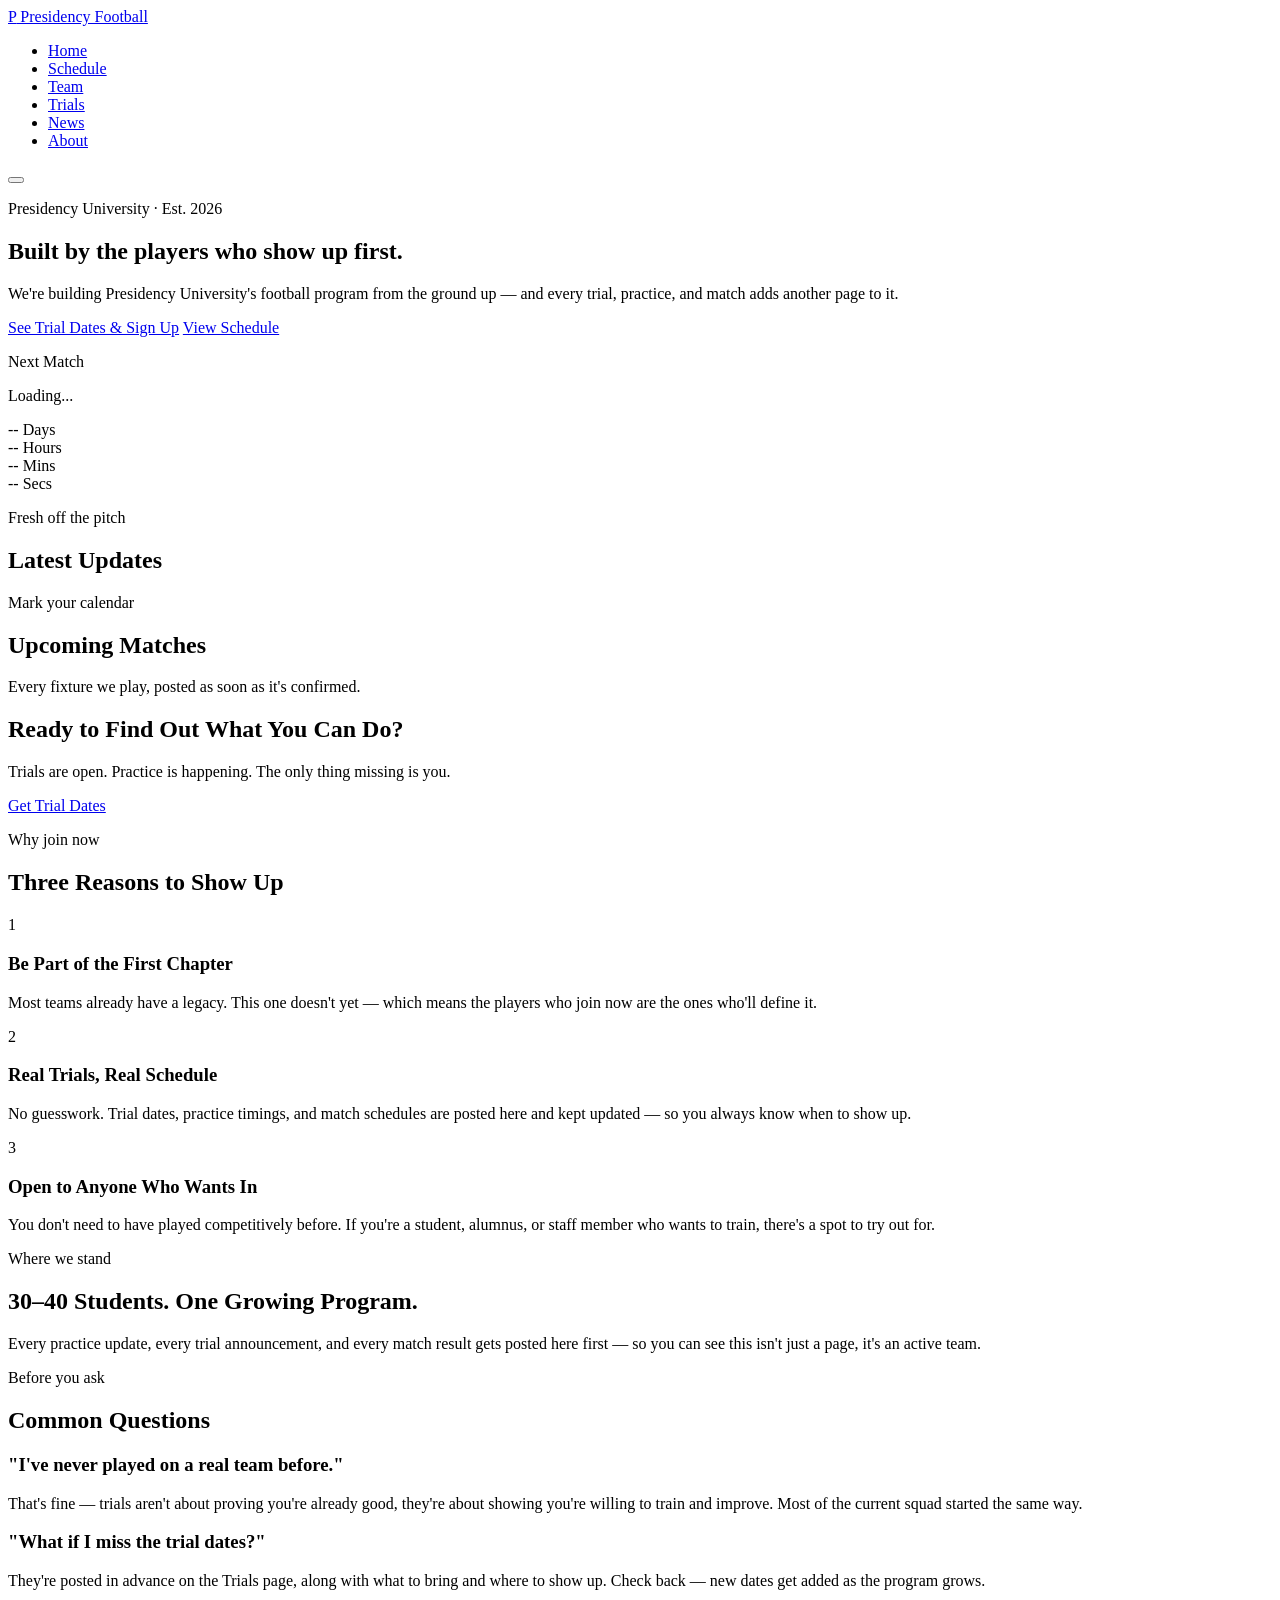
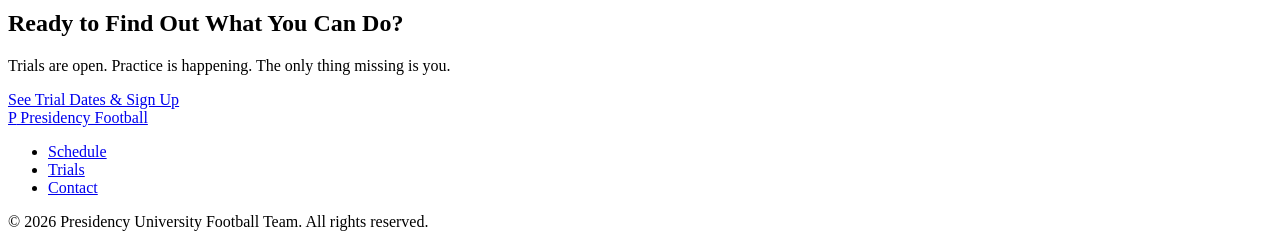
==== index.html @ 43add82a "Add files via upload" ====
<!DOCTYPE html>
<html lang="en">
<head>
  <meta charset="UTF-8">
  <meta name="viewport" content="width=device-width, initial-scale=1.0">
  <title>Presidency University Football Team | Trials, Schedule & Practice Updates</title>
  <meta name="description" content="Official site of the Presidency University Football Team. See upcoming match schedules, practice updates, and open trial dates. Open to all students, alumni, and staff.">
  <link rel="preconnect" href="https://fonts.googleapis.com">
  <link href="https://fonts.googleapis.com/css2?family=Anton&family=Work+Sans:wght@400;500;600;700&family=JetBrains+Mono:wght@400;700&display=swap" rel="stylesheet">
  <link rel="stylesheet" href="css/style.css">
</head>
<body>

  <header class="site-header">
    <nav class="nav">
      <a href="index.html" class="nav-brand">
        <span class="nav-brand-mark">P</span>
        Presidency Football
      </a>
      <ul class="nav-menu" id="nav-menu">
        <li><a href="index.html" class="active">Home</a></li>
        <li><a href="schedule.html">Schedule</a></li>
        <li><a href="roster.html">Team</a></li>
        <li><a href="trials.html">Trials</a></li>
        <li><a href="news.html">News</a></li>
        <li><a href="about.html">About</a></li>
      </ul>
      <button class="nav-toggle" id="nav-toggle" aria-label="Toggle menu">
        <span></span><span></span><span></span>
      </button>
    </nav>
  </header>

  <!-- HERO -->
  <section class="hero">
    <div class="container">
      <p class="hero-eyebrow">Presidency University · Est. 2026</p>
      <h1>Built by the players who show up first.</h1>
      <p class="hero-sub">We're building Presidency University's football program from the ground up — and every trial, practice, and match adds another page to it.</p>
      <div class="hero-cta">
        <a href="trials.html" class="btn btn-primary">See Trial Dates &amp; Sign Up</a>
        <a href="schedule.html" class="btn btn-outline">View Schedule</a>
      </div>

      <div class="scoreboard reveal">
        <p class="scoreboard-label">Next Match</p>
        <p class="scoreboard-opponent" id="scoreboard-opponent">Loading...</p>
        <p class="scoreboard-location" id="scoreboard-location"></p>
        <div class="scoreboard-timer">
          <div class="timer-unit">
            <span class="timer-value" id="cd-days">--</span>
            <span class="timer-label">Days</span>
          </div>
          <div class="timer-unit">
            <span class="timer-value" id="cd-hours">--</span>
            <span class="timer-label">Hours</span>
          </div>
          <div class="timer-unit">
            <span class="timer-value" id="cd-mins">--</span>
            <span class="timer-label">Mins</span>
          </div>
          <div class="timer-unit">
            <span class="timer-value" id="cd-secs">--</span>
            <span class="timer-label">Secs</span>
          </div>
        </div>
      </div>
    </div>
  </section>

  <!-- LATEST NEWS -->
  <section>
    <div class="container">
      <div class="section-header reveal">
        <p class="section-eyebrow">Fresh off the pitch</p>
        <h2>Latest Updates</h2>
      </div>
      <div class="news-grid" id="news-list" data-limit="3"></div>
    </div>
  </section>

  <!-- UPCOMING MATCHES -->
  <section style="background:#fff;">
    <div class="container">
      <div class="section-header reveal">
        <p class="section-eyebrow">Mark your calendar</p>
        <h2>Upcoming Matches</h2>
        <p>Every fixture we play, posted as soon as it's confirmed.</p>
      </div>
      <div class="match-list" id="match-list" data-limit="3"></div>
    </div>
  </section>

  <!-- GET INVOLVED -->
  <section>
    <div class="container">
      <div class="involved-block reveal">
        <div>
          <h2>Ready to Find Out What You Can Do?</h2>
          <p>Trials are open. Practice is happening. The only thing missing is you.</p>
        </div>
        <a href="trials.html" class="btn btn-primary">Get Trial Dates</a>
      </div>
    </div>
  </section>

  <!-- WHY JOIN -->
  <section style="background:#fff;">
    <div class="container">
      <div class="section-header reveal">
        <p class="section-eyebrow">Why join now</p>
        <h2>Three Reasons to Show Up</h2>
      </div>
      <div class="benefits-grid">
        <div class="benefit-card reveal">
          <span class="benefit-number">1</span>
          <h3>Be Part of the First Chapter</h3>
          <p>Most teams already have a legacy. This one doesn't yet — which means the players who join now are the ones who'll define it.</p>
        </div>
        <div class="benefit-card reveal">
          <span class="benefit-number">2</span>
          <h3>Real Trials, Real Schedule</h3>
          <p>No guesswork. Trial dates, practice timings, and match schedules are posted here and kept updated — so you always know when to show up.</p>
        </div>
        <div class="benefit-card reveal">
          <span class="benefit-number">3</span>
          <h3>Open to Anyone Who Wants In</h3>
          <p>You don't need to have played competitively before. If you're a student, alumnus, or staff member who wants to train, there's a spot to try out for.</p>
        </div>
      </div>
    </div>
  </section>

  <!-- PROOF -->
  <section class="section-dark">
    <div class="container">
      <div class="section-header reveal">
        <p class="section-eyebrow">Where we stand</p>
        <h2>30–40 Students. One Growing Program.</h2>
        <p>Every practice update, every trial announcement, and every match result gets posted here first — so you can see this isn't just a page, it's an active team.</p>
      </div>
    </div>
  </section>

  <!-- OBJECTIONS -->
  <section style="background:#fff;">
    <div class="container">
      <div class="section-header reveal">
        <p class="section-eyebrow">Before you ask</p>
        <h2 style="color:var(--color-navy);">Common Questions</h2>
      </div>
      <div class="objections">
        <div class="objection-item reveal">
          <h3>"I've never played on a real team before."</h3>
          <p style="color:var(--color-gray);">That's fine — trials aren't about proving you're already good, they're about showing you're willing to train and improve. Most of the current squad started the same way.</p>
        </div>
        <div class="objection-item reveal">
          <h3>"What if I miss the trial dates?"</h3>
          <p style="color:var(--color-gray);">They're posted in advance on the Trials page, along with what to bring and where to show up. Check back — new dates get added as the program grows.</p>
        </div>
      </div>
    </div>
  </section>

  <!-- CLOSING CTA -->
  <section class="closing-cta reveal">
    <div class="container">
      <h2 style="color:var(--color-navy);">Ready to Find Out What You Can Do?</h2>
      <p>Trials are open. Practice is happening. The only thing missing is you.</p>
      <a href="trials.html" class="btn btn-primary">See Trial Dates &amp; Sign Up</a>
    </div>
  </section>

  <footer class="site-footer">
    <div class="container">
      <div class="footer-content">
        <a href="index.html" class="nav-brand">
          <span class="nav-brand-mark">P</span>
          Presidency Football
        </a>
        <ul class="footer-links">
          <li><a href="schedule.html">Schedule</a></li>
          <li><a href="trials.html">Trials</a></li>
          <li><a href="about.html">Contact</a></li>
        </ul>
      </div>
      <p class="footer-copy">&copy; 2026 Presidency University Football Team. All rights reserved.</p>
    </div>
  </footer>

  <script src="js/data.js"></script>
  <script src="js/countdown.js"></script>
  <script src="js/main.js"></script>
</body>
</html>
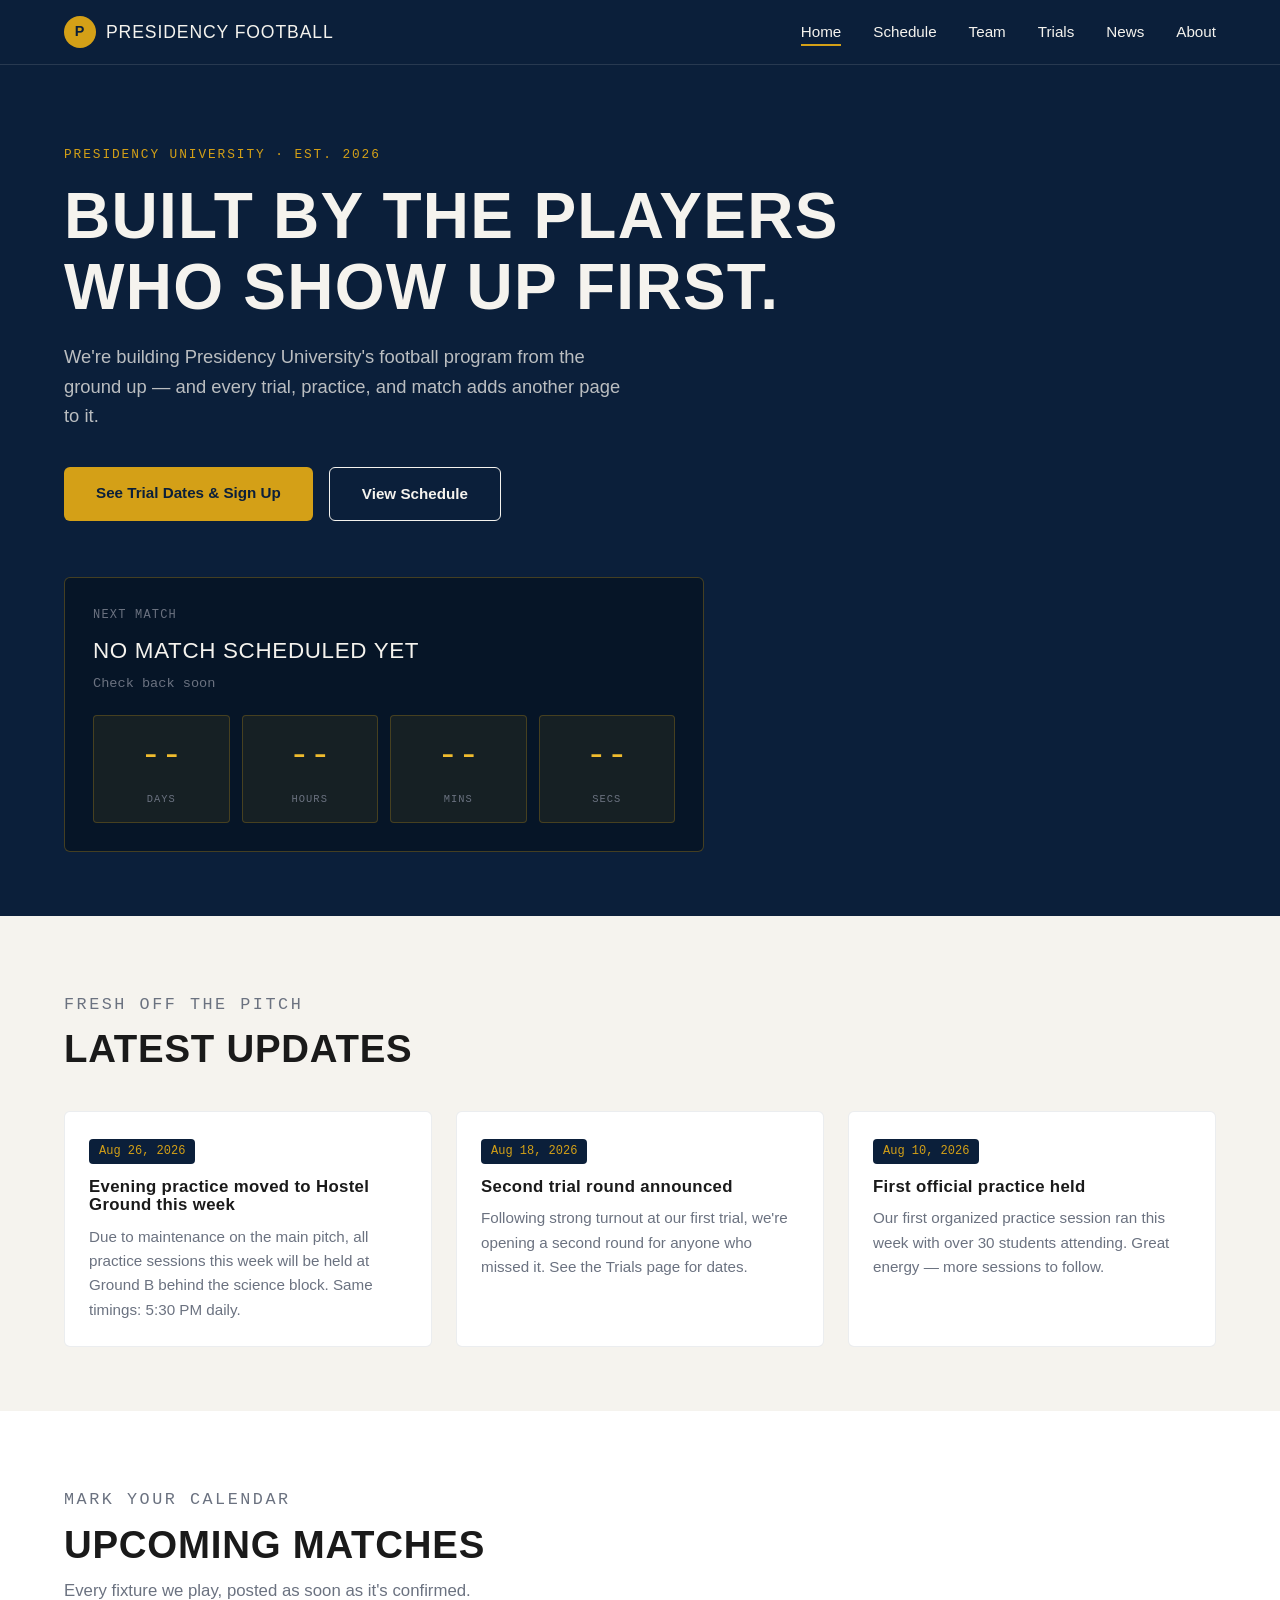
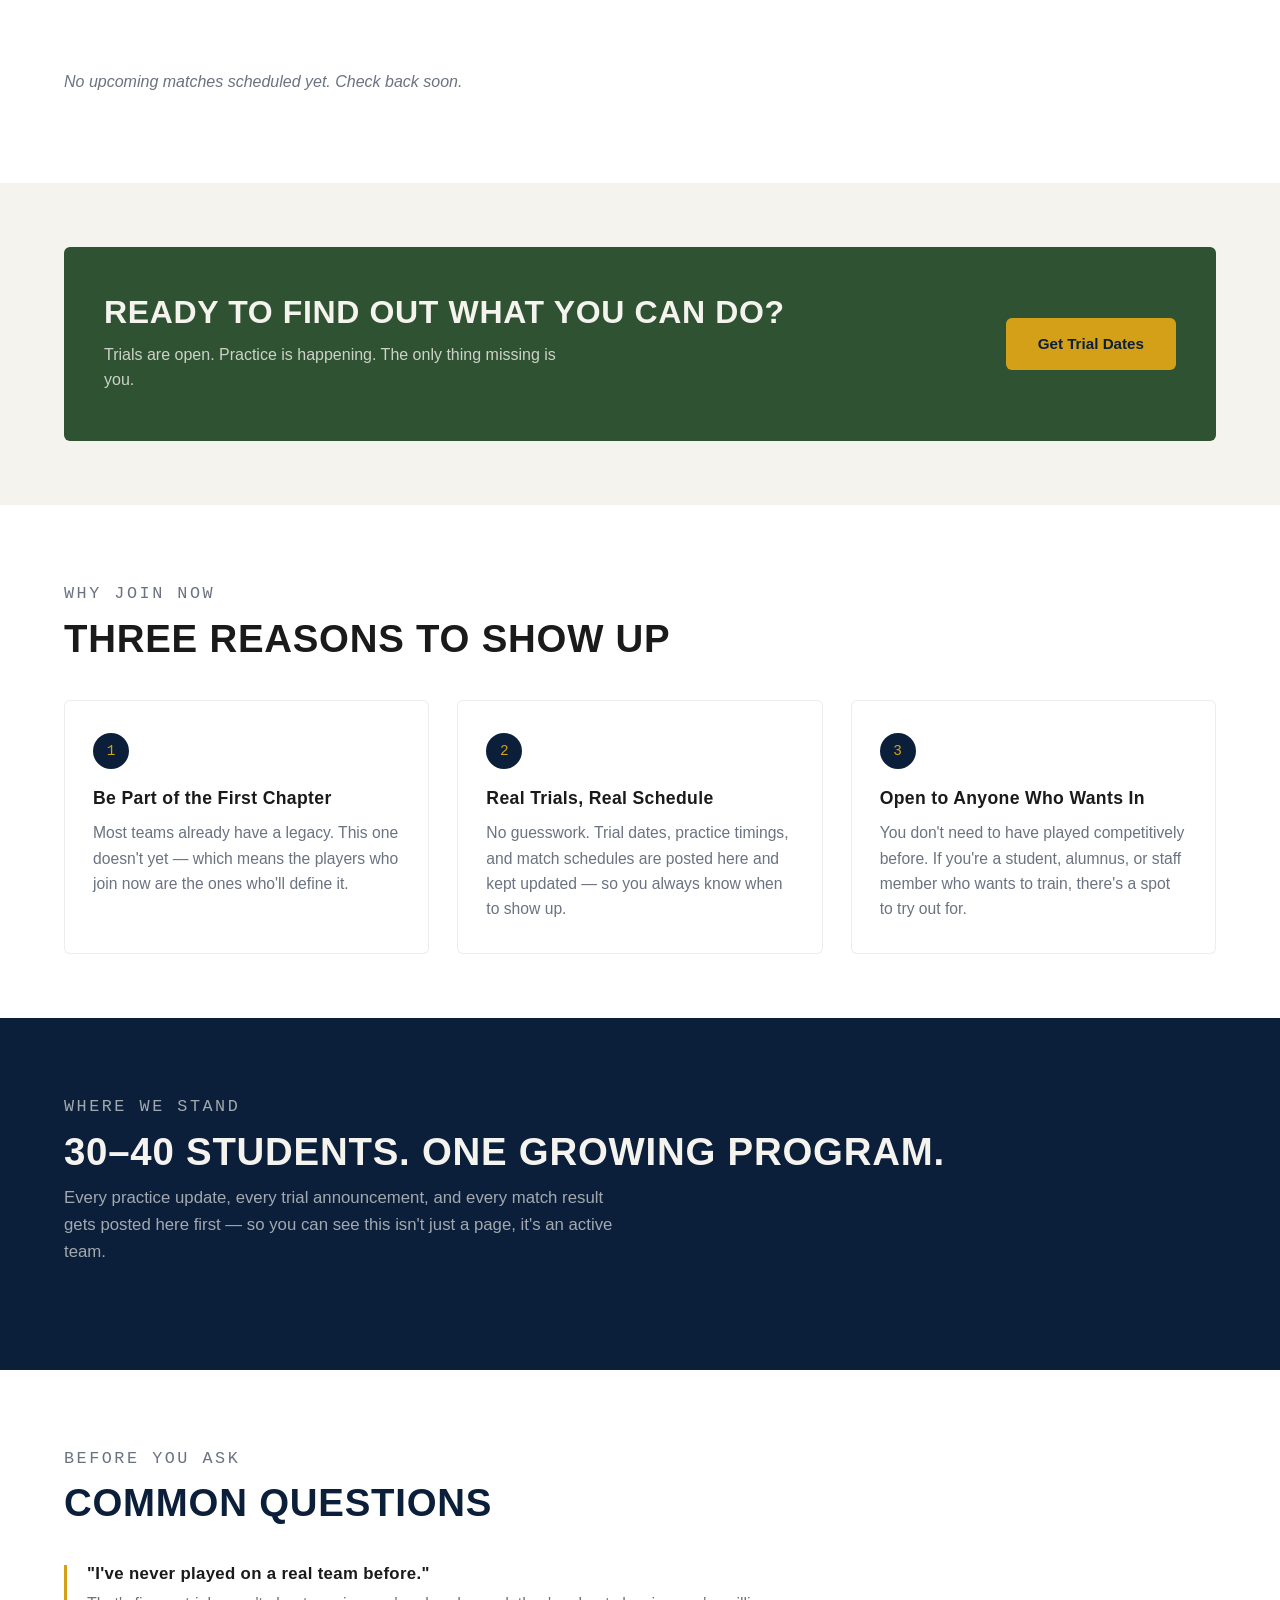
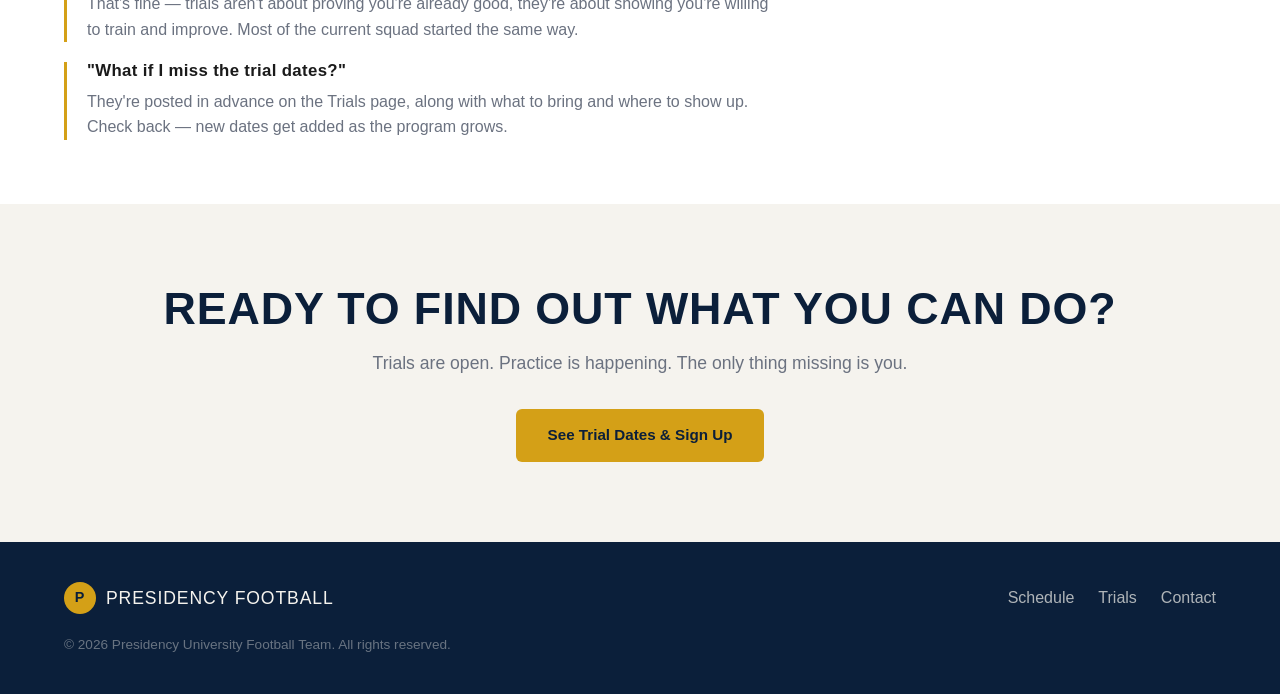
==== commit 7b017b5b: "Add files via upload" ====
--- a/index.html
+++ b/index.html
@@ -189,6 +189,7 @@
   </footer>
 
   <script src="js/data.js"></script>
+  <script src="js/cms-loader.js"></script>
   <script src="js/countdown.js"></script>
   <script src="js/main.js"></script>
 </body>
--- a/css/style.css
+++ b/css/style.css
@@ -0,0 +1,831 @@
+/* ============================================
+   DESIGN TOKENS
+   ============================================ */
+:root {
+  --color-navy: #0B1F3A;
+  --color-navy-light: #142C4F;
+  --color-amber: #D4A017;
+  --color-amber-bright: #F0BC2E;
+  --color-pitch: #2F5233;
+  --color-chalk: #F5F3EE;
+  --color-charcoal: #1A1A1A;
+  --color-gray: #6B7280;
+  --color-border: rgba(245, 243, 238, 0.12);
+
+  --font-display: 'Anton', sans-serif;
+  --font-body: 'Work Sans', sans-serif;
+  --font-mono: 'JetBrains Mono', monospace;
+
+  --max-width: 1200px;
+  --radius: 6px;
+}
+
+/* ============================================
+   RESET & BASE
+   ============================================ */
+* {
+  margin: 0;
+  padding: 0;
+  box-sizing: border-box;
+}
+
+html {
+  scroll-behavior: smooth;
+}
+
+body {
+  font-family: var(--font-body);
+  color: var(--color-charcoal);
+  background: var(--color-chalk);
+  line-height: 1.6;
+  overflow-x: hidden;
+}
+
+img {
+  max-width: 100%;
+  display: block;
+}
+
+a {
+  text-decoration: none;
+  color: inherit;
+}
+
+ul {
+  list-style: none;
+}
+
+.container {
+  max-width: var(--max-width);
+  margin: 0 auto;
+  padding: 0 24px;
+}
+
+section {
+  padding: 64px 0;
+}
+
+h1, h2, h3 {
+  font-family: var(--font-display);
+  letter-spacing: 0.02em;
+  text-transform: uppercase;
+  line-height: 1.1;
+}
+
+/* ============================================
+   REDUCED MOTION
+   ============================================ */
+@media (prefers-reduced-motion: reduce) {
+  *, *::before, *::after {
+    animation-duration: 0.01ms !important;
+    transition-duration: 0.01ms !important;
+    scroll-behavior: auto !important;
+  }
+}
+
+/* ============================================
+   SCROLL REVEAL
+   ============================================ */
+.reveal {
+  opacity: 0;
+  transform: translateY(20px);
+  transition: opacity 0.6s ease, transform 0.6s ease;
+}
+
+.reveal.visible {
+  opacity: 1;
+  transform: translateY(0);
+}
+
+/* ============================================
+   NAVIGATION
+   ============================================ */
+.site-header {
+  background: var(--color-navy);
+  position: sticky;
+  top: 0;
+  z-index: 100;
+  border-bottom: 1px solid var(--color-border);
+}
+
+.nav {
+  display: flex;
+  align-items: center;
+  justify-content: space-between;
+  padding: 16px 24px;
+  max-width: var(--max-width);
+  margin: 0 auto;
+}
+
+.nav-brand {
+  font-family: var(--font-display);
+  color: var(--color-chalk);
+  font-size: 1.1rem;
+  letter-spacing: 0.05em;
+  text-transform: uppercase;
+  display: flex;
+  align-items: center;
+  gap: 10px;
+}
+
+.nav-brand-mark {
+  width: 32px;
+  height: 32px;
+  background: var(--color-amber);
+  border-radius: 50%;
+  display: inline-flex;
+  align-items: center;
+  justify-content: center;
+  color: var(--color-navy);
+  font-size: 0.9rem;
+  font-weight: bold;
+}
+
+.nav-menu {
+  display: flex;
+  gap: 32px;
+}
+
+.nav-menu a {
+  color: var(--color-chalk);
+  font-size: 0.95rem;
+  font-weight: 500;
+  position: relative;
+  padding: 4px 0;
+}
+
+.nav-menu a::after {
+  content: "";
+  position: absolute;
+  left: 0;
+  bottom: -2px;
+  width: 0;
+  height: 2px;
+  background: var(--color-amber);
+  transition: width 0.25s ease;
+}
+
+.nav-menu a:hover::after,
+.nav-menu a.active::after {
+  width: 100%;
+}
+
+.nav-toggle {
+  display: none;
+  flex-direction: column;
+  gap: 5px;
+  background: none;
+  border: none;
+  cursor: pointer;
+  padding: 8px;
+}
+
+.nav-toggle span {
+  width: 24px;
+  height: 2px;
+  background: var(--color-chalk);
+  transition: transform 0.25s ease, opacity 0.25s ease;
+}
+
+/* ============================================
+   BUTTONS
+   ============================================ */
+.btn {
+  display: inline-block;
+  font-family: var(--font-body);
+  font-weight: 600;
+  font-size: 0.95rem;
+  padding: 14px 32px;
+  border-radius: var(--radius);
+  border: none;
+  cursor: pointer;
+  transition: transform 0.2s ease, background 0.2s ease;
+  text-align: center;
+}
+
+.btn-primary {
+  background: var(--color-amber);
+  color: var(--color-navy);
+}
+
+.btn-primary:hover {
+  background: var(--color-amber-bright);
+  transform: scale(1.03);
+}
+
+.btn-outline {
+  background: transparent;
+  color: var(--color-chalk);
+  border: 1.5px solid var(--color-chalk);
+}
+
+.btn-outline:hover {
+  background: var(--color-chalk);
+  color: var(--color-navy);
+  transform: scale(1.03);
+}
+
+/* ============================================
+   HERO
+   ============================================ */
+.hero {
+  background: var(--color-navy);
+  color: var(--color-chalk);
+  padding: 80px 0 64px;
+  position: relative;
+}
+
+.hero-eyebrow {
+  font-family: var(--font-mono);
+  color: var(--color-amber);
+  font-size: 0.8rem;
+  letter-spacing: 0.15em;
+  text-transform: uppercase;
+  margin-bottom: 16px;
+}
+
+.hero h1 {
+  font-size: clamp(2.2rem, 6vw, 4rem);
+  max-width: 800px;
+  margin-bottom: 20px;
+}
+
+.hero-sub {
+  font-size: 1.15rem;
+  color: rgba(245, 243, 238, 0.75);
+  max-width: 560px;
+  margin-bottom: 36px;
+}
+
+.hero-cta {
+  display: flex;
+  gap: 16px;
+  flex-wrap: wrap;
+  margin-bottom: 56px;
+}
+
+/* Scoreboard */
+.scoreboard {
+  background: #061527;
+  border: 1px solid rgba(212, 160, 23, 0.3);
+  border-radius: var(--radius);
+  padding: 28px;
+  max-width: 640px;
+}
+
+.scoreboard-label {
+  font-family: var(--font-mono);
+  font-size: 0.75rem;
+  color: var(--color-gray);
+  text-transform: uppercase;
+  letter-spacing: 0.1em;
+  margin-bottom: 8px;
+}
+
+.scoreboard-opponent {
+  font-family: var(--font-display);
+  color: var(--color-chalk);
+  font-size: 1.4rem;
+  margin-bottom: 4px;
+  letter-spacing: 0.03em;
+}
+
+.scoreboard-location {
+  font-family: var(--font-mono);
+  color: var(--color-gray);
+  font-size: 0.85rem;
+  margin-bottom: 20px;
+}
+
+.scoreboard-timer {
+  display: flex;
+  gap: 12px;
+}
+
+.timer-unit {
+  background: rgba(212, 160, 23, 0.08);
+  border: 1px solid rgba(212, 160, 23, 0.25);
+  border-radius: 4px;
+  padding: 12px 8px;
+  text-align: center;
+  flex: 1;
+}
+
+.timer-value {
+  font-family: var(--font-mono);
+  font-size: clamp(1.5rem, 4vw, 2.2rem);
+  color: var(--color-amber-bright);
+  font-variant-numeric: tabular-nums;
+  display: block;
+}
+
+.timer-label {
+  font-family: var(--font-mono);
+  font-size: 0.65rem;
+  color: var(--color-gray);
+  text-transform: uppercase;
+  letter-spacing: 0.1em;
+}
+
+/* ============================================
+   SECTION HEADERS
+   ============================================ */
+.section-header {
+  margin-bottom: 40px;
+}
+
+.section-eyebrow {
+  font-family: var(--font-mono);
+  color: var(--color-pitch);
+  font-size: 0.8rem;
+  text-transform: uppercase;
+  letter-spacing: 0.15em;
+  margin-bottom: 10px;
+}
+
+.section-header h2 {
+  font-size: clamp(1.6rem, 4vw, 2.4rem);
+}
+
+.section-header p {
+  color: var(--color-gray);
+  max-width: 560px;
+  margin-top: 12px;
+  font-size: 1.05rem;
+}
+
+.section-dark {
+  background: var(--color-navy);
+  color: var(--color-chalk);
+}
+
+.section-dark .section-eyebrow {
+  color: var(--color-amber);
+}
+
+.section-dark .section-header p {
+  color: rgba(245, 243, 238, 0.65);
+}
+
+/* ============================================
+   BENEFITS GRID
+   ============================================ */
+.benefits-grid {
+  display: grid;
+  grid-template-columns: repeat(3, 1fr);
+  gap: 28px;
+}
+
+.benefit-card {
+  background: #fff;
+  border: 1px solid rgba(11, 31, 58, 0.08);
+  border-radius: var(--radius);
+  padding: 32px 28px;
+}
+
+.benefit-number {
+  font-family: var(--font-mono);
+  color: var(--color-amber);
+  background: var(--color-navy);
+  display: inline-flex;
+  align-items: center;
+  justify-content: center;
+  width: 36px;
+  height: 36px;
+  border-radius: 50%;
+  font-size: 0.9rem;
+  margin-bottom: 20px;
+}
+
+.benefit-card h3 {
+  font-size: 1.1rem;
+  text-transform: none;
+  margin-bottom: 12px;
+}
+
+.benefit-card p {
+  color: var(--color-gray);
+  font-size: 0.98rem;
+}
+
+/* ============================================
+   MATCH CARDS
+   ============================================ */
+.match-list {
+  display: flex;
+  flex-direction: column;
+  gap: 14px;
+}
+
+.match-card, .result-card {
+  display: flex;
+  align-items: center;
+  gap: 24px;
+  background: #fff;
+  border: 1px solid rgba(11, 31, 58, 0.08);
+  border-radius: var(--radius);
+  padding: 20px 24px;
+}
+
+.match-date {
+  display: flex;
+  flex-direction: column;
+  min-width: 100px;
+  border-right: 1px solid rgba(11, 31, 58, 0.1);
+  padding-right: 20px;
+}
+
+.match-date-day {
+  font-family: var(--font-mono);
+  font-weight: 700;
+  font-size: 0.95rem;
+  color: var(--color-navy);
+}
+
+.match-date-time {
+  font-family: var(--font-mono);
+  font-size: 0.8rem;
+  color: var(--color-gray);
+}
+
+.match-info {
+  display: flex;
+  flex-direction: column;
+  gap: 4px;
+}
+
+.match-vs {
+  font-weight: 600;
+  font-size: 1.05rem;
+}
+
+.match-location {
+  color: var(--color-gray);
+  font-size: 0.9rem;
+}
+
+.result-badge {
+  font-family: var(--font-mono);
+  font-weight: 700;
+  padding: 8px 14px;
+  border-radius: 4px;
+  min-width: 90px;
+  text-align: center;
+}
+
+.result-badge.win {
+  background: rgba(47, 82, 51, 0.12);
+  color: var(--color-pitch);
+}
+
+.result-badge.loss {
+  background: rgba(196, 60, 60, 0.1);
+  color: #C43C3C;
+}
+
+.empty-state {
+  color: var(--color-gray);
+  font-style: italic;
+  padding: 24px 0;
+}
+
+/* ============================================
+   GET INVOLVED / TRIALS
+   ============================================ */
+.involved-block {
+  background: var(--color-pitch);
+  color: var(--color-chalk);
+  border-radius: var(--radius);
+  padding: 48px 40px;
+  display: flex;
+  justify-content: space-between;
+  align-items: center;
+  gap: 32px;
+  flex-wrap: wrap;
+}
+
+.involved-block h2 {
+  font-size: clamp(1.5rem, 3.5vw, 2rem);
+  margin-bottom: 12px;
+}
+
+.involved-block p {
+  color: rgba(245, 243, 238, 0.8);
+  max-width: 480px;
+}
+
+.trial-card {
+  background: #fff;
+  border: 1px solid rgba(11, 31, 58, 0.08);
+  border-radius: var(--radius);
+  padding: 28px;
+  margin-bottom: 16px;
+}
+
+.trial-date-badge {
+  display: flex;
+  justify-content: space-between;
+  align-items: baseline;
+  border-bottom: 1px solid rgba(11, 31, 58, 0.1);
+  padding-bottom: 12px;
+  margin-bottom: 16px;
+}
+
+.trial-date-badge span:first-child {
+  font-family: var(--font-display);
+  font-size: 1.1rem;
+  text-transform: uppercase;
+}
+
+.trial-time {
+  font-family: var(--font-mono);
+  color: var(--color-amber);
+  background: var(--color-navy);
+  padding: 4px 10px;
+  border-radius: 4px;
+  font-size: 0.85rem;
+}
+
+.trial-location {
+  margin-bottom: 8px;
+}
+
+.trial-notes {
+  color: var(--color-gray);
+}
+
+/* ============================================
+   NEWS
+   ============================================ */
+.news-grid {
+  display: grid;
+  grid-template-columns: repeat(3, 1fr);
+  gap: 24px;
+}
+
+.news-card {
+  background: #fff;
+  border: 1px solid rgba(11, 31, 58, 0.08);
+  border-radius: var(--radius);
+  padding: 24px;
+}
+
+.news-date {
+  font-family: var(--font-mono);
+  color: var(--color-amber);
+  background: var(--color-navy);
+  display: inline-block;
+  padding: 3px 10px;
+  border-radius: 4px;
+  font-size: 0.75rem;
+  margin-bottom: 14px;
+}
+
+.news-title {
+  font-family: var(--font-body);
+  font-weight: 700;
+  font-size: 1.05rem;
+  text-transform: none;
+  margin-bottom: 10px;
+}
+
+.news-body {
+  color: var(--color-gray);
+  font-size: 0.95rem;
+}
+
+/* ============================================
+   ROSTER
+   ============================================ */
+.roster-grid {
+  display: grid;
+  grid-template-columns: repeat(4, 1fr);
+  gap: 24px;
+}
+
+.roster-card {
+  text-align: center;
+}
+
+.roster-photo {
+  width: 100%;
+  aspect-ratio: 1;
+  background: var(--color-navy);
+  border-radius: var(--radius);
+  margin-bottom: 12px;
+  display: flex;
+  align-items: center;
+  justify-content: center;
+  color: var(--color-amber);
+  font-family: var(--font-display);
+  font-size: 2rem;
+}
+
+.roster-name {
+  font-weight: 600;
+  font-size: 1rem;
+}
+
+.roster-role {
+  color: var(--color-gray);
+  font-size: 0.85rem;
+}
+
+/* ============================================
+   OBJECTIONS
+   ============================================ */
+.objections {
+  display: flex;
+  flex-direction: column;
+  gap: 20px;
+  max-width: 720px;
+}
+
+.objection-item {
+  border-left: 3px solid var(--color-amber);
+  padding-left: 20px;
+}
+
+.objection-item h3 {
+  font-family: var(--font-body);
+  text-transform: none;
+  font-size: 1.05rem;
+  margin-bottom: 8px;
+}
+
+.objection-item p {
+  color: rgba(245, 243, 238, 0.7);
+}
+
+/* ============================================
+   CLOSING CTA
+   ============================================ */
+.closing-cta {
+  text-align: center;
+  padding: 80px 24px;
+}
+
+.closing-cta h2 {
+  font-size: clamp(1.8rem, 5vw, 2.8rem);
+  margin-bottom: 16px;
+}
+
+.closing-cta p {
+  color: var(--color-gray);
+  font-size: 1.1rem;
+  margin-bottom: 32px;
+}
+
+/* ============================================
+   FOOTER
+   ============================================ */
+.site-footer {
+  background: var(--color-navy);
+  color: rgba(245, 243, 238, 0.7);
+  padding: 40px 0;
+}
+
+.footer-content {
+  display: flex;
+  justify-content: space-between;
+  align-items: center;
+  flex-wrap: wrap;
+  gap: 20px;
+}
+
+.footer-links {
+  display: flex;
+  gap: 24px;
+}
+
+.footer-links a:hover {
+  color: var(--color-amber);
+}
+
+.footer-copy {
+  font-size: 0.85rem;
+  color: rgba(245, 243, 238, 0.4);
+  margin-top: 20px;
+}
+
+/* ============================================
+   PAGE HEADER (for interior pages)
+   ============================================ */
+.page-header {
+  background: var(--color-navy);
+  color: var(--color-chalk);
+  padding: 56px 0;
+}
+
+.page-header h1 {
+  font-size: clamp(2rem, 5vw, 3rem);
+}
+
+.page-header p {
+  color: rgba(245, 243, 238, 0.7);
+  margin-top: 12px;
+  max-width: 560px;
+}
+
+/* ============================================
+   FOCUS STATES (accessibility)
+   ============================================ */
+a:focus-visible,
+button:focus-visible {
+  outline: 2px solid var(--color-amber);
+  outline-offset: 3px;
+}
+
+/* ============================================
+   RESPONSIVE
+   ============================================ */
+@media (max-width: 1023px) {
+  .benefits-grid {
+    grid-template-columns: 1fr 1fr;
+  }
+  .news-grid {
+    grid-template-columns: 1fr 1fr;
+  }
+  .roster-grid {
+    grid-template-columns: repeat(3, 1fr);
+  }
+}
+
+@media (max-width: 767px) {
+  section {
+    padding: 48px 0;
+  }
+
+  .nav-menu {
+    position: absolute;
+    top: 100%;
+    left: 0;
+    right: 0;
+    background: var(--color-navy);
+    flex-direction: column;
+    gap: 0;
+    max-height: 0;
+    overflow: hidden;
+    transition: max-height 0.3s ease;
+  }
+
+  .nav-menu.open {
+    max-height: 400px;
+    border-top: 1px solid var(--color-border);
+  }
+
+  .nav-menu a {
+    padding: 16px 24px;
+    display: block;
+    border-bottom: 1px solid var(--color-border);
+  }
+
+  .nav-toggle {
+    display: flex;
+  }
+
+  .nav-toggle.open span:nth-child(1) {
+    transform: translateY(7px) rotate(45deg);
+  }
+  .nav-toggle.open span:nth-child(2) {
+    opacity: 0;
+  }
+  .nav-toggle.open span:nth-child(3) {
+    transform: translateY(-7px) rotate(-45deg);
+  }
+
+  .benefits-grid,
+  .news-grid {
+    grid-template-columns: 1fr;
+  }
+
+  .roster-grid {
+    grid-template-columns: repeat(2, 1fr);
+  }
+
+  .scoreboard-timer {
+    flex-wrap: wrap;
+  }
+
+  .timer-unit {
+    min-width: calc(50% - 6px);
+  }
+
+  .involved-block {
+    flex-direction: column;
+    text-align: center;
+  }
+
+  .match-card, .result-card {
+    flex-direction: column;
+    align-items: flex-start;
+    gap: 12px;
+  }
+
+  .match-date {
+    border-right: none;
+    flex-direction: row;
+    gap: 12px;
+    padding-right: 0;
+  }
+}
